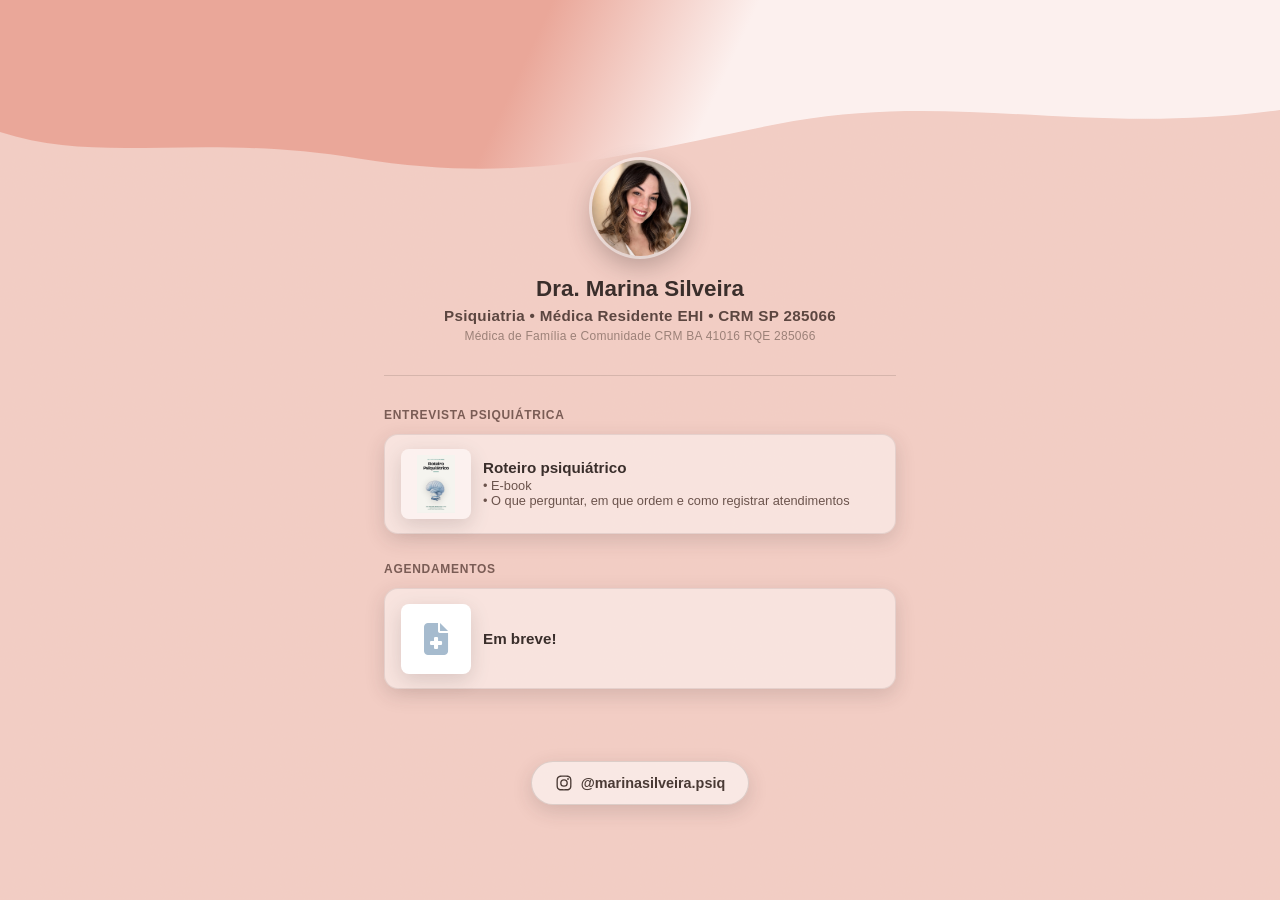
==== index.html @ c120f3c5 "feat: final version" ====
<!DOCTYPE html>
<html lang="pt-BR">
<head>
    <meta charset="UTF-8">
    <meta name="viewport" content="width=device-width, initial-scale=1.0">
    <meta name="theme-color" content="#F2CCC3">
    <meta name="description" content="Marina Araújo Silveira — Médica.">
    <link rel="stylesheet" href="https://cdnjs.cloudflare.com/ajax/libs/font-awesome/6.5.1/css/all.min.css">
    <title>Dra. Marina</title>
    <link href="marina.css" rel="stylesheet">
</head>
<body>

    <svg width="0" height="0" style="position:absolute">
        <defs>
            <clipPath id="waveClip" clipPathUnits="objectBoundingBox">
                <path d="M0,0 L1,0 L1,0.5 
                        C0.85,0.62 0.75,0.42 0.62,0.55 
                        C0.5,0.68 0.42,0.85 0.28,0.72 
                        C0.15,0.6 0.08,0.75 0,0.6 
                        L0,0 Z"/>
            </clipPath>
        </defs>
    </svg>

    <div class="hero"></div>

    <main class="container">

        <header class="perfil">
            <img class="avatar" src="storage/ma4.jpeg" alt="Foto de Marina Araújo Silveira">
            <h1 class="nome"> Dra. Marina Silveira</h1>
            <p class="credencial-primaria">Psiquiatria • Médica Residente EHI • CRM SP 285066</p>
            <p class="credencial-secundaria">Médica de Família e Comunidade CRM BA 41016 RQE 285066</p>
        </header>

        <hr class="divisor">

        <section class="secao">
            <h2 class="secao-titulo">Entrevista psiquiátrica</h2>
            <a class="card-link" href="marina2.html">
                <img class="card-icone" src="storage/book.jpeg" alt="">
                <div class="card-texto">
                    <span class="card-titulo">Roteiro psiquiátrico</span>
                    <span class="card-descricao">• E-book<br> 
                                                 • O que perguntar, em que ordem e como registrar atendimentos
                    </span>
                </div>
            </a>
        </section>

        <section class="secao">
            <h2 class="secao-titulo">Agendamentos</h2>
            <a class="card-link" href="">
                <span class="card-icone-wrap">
                    <i class="fa-solid fa-file-medical" style="color: rgb(166, 187, 206);"></i>
                </span>
                <div class="card-texto">
                    <span class="card-titulo">Em breve!</span>
                </div>
            </a>
        </section>

        <footer class="rodape">
           <a class="social" href="https://instagram.com/marinasilveira.psiq" target="_blank" rel="noopener">
            @marinasilveira.psiq
            </a>
        </footer>

    </main>

</body>
</html>
---- marina.css ----
* {
    margin: 0;
    padding: 0;
    box-sizing: border-box;
}

body {
    position: relative;
    min-height: 100vh;
    background-color: #F2CCC3;
    overflow-x: hidden;
    font-family: -apple-system, BlinkMacSystemFont, "Segoe UI", Roboto, Helvetica, Arial, sans-serif;
    color: #3A2E2B;
}

/* ---------- fundo: cor sólida + gradiente radial + grain sutil ---------- */

body::before {
    content: "";
    position: fixed;
    inset: 0;

    background-color: #F2CCC3;
    background-image:
        radial-gradient(
            ellipse at 50% 0%,
            rgba(255, 255, 255, 0.06) 0%,
            rgba(255, 255, 255, 0) 60%
        ),
        url("storage/brack2.jpg");

    background-repeat: no-repeat, repeat;
    background-size: 100% 100%, 120px 120px;
    background-blend-mode: normal, overlay;

    opacity: 0.06;
    pointer-events: none;
    z-index: -1;
}

/* ---------- layout geral ---------- */

.container {
    max-width: 560px;
    margin: 0 auto;
    padding: 0 1.5rem 4rem;  /* era 3rem 1.5rem 4rem */
}

/* ---------- cabeçalho / perfil ---------- */

.hero {
    height: 220px;
    background: linear-gradient(
        115deg,
        #EAA799 0%,
        #EAA799 40%,
        #FCF0EE 55%,
        #FCF0EE 100%
    );
    clip-path: url(#waveClip);
}

.perfil {
    text-align: center;
    margin-bottom: 2rem;
}

.avatar {
    width: 96px;
    height: 96px;
    border-radius: 50%;
    object-fit: cover;
    margin-top: -60px;
    margin-bottom: 1rem;
    position: relative;
    z-index: 2;
    box-shadow:
        0 0 0 3px rgba(255, 255, 255, 0.5),
        0 10px 26px rgba(58, 46, 43, 0.32);
}
.nome {
    font-size: 1.4rem;
    font-weight: 600;
    margin-bottom: 0.3rem;
}

.credencial-primaria {
    font-size: 0.95rem;
    font-weight: 600;
    letter-spacing: 0.02em;
    color: #5C4640;
    margin-bottom: 0.3rem;
}

.credencial-secundaria {
    font-size: 0.75rem;
    font-weight: 400;
    letter-spacing: 0.02em;
    color: #9C8178;
    margin-bottom: 0.5rem;
}

.subtitulo {
    font-size: 0.95rem;
    color: #5C4640;
    margin-bottom: 1rem;
}

.bio {
    font-size: 0.9rem;
    line-height: 1.6;
    color: #4A3A35;
    max-width: 420px;
    margin: 0 auto;
}

/* ---------- divisor ---------- */

.divisor {
    border: none;
    border-top: 1px solid rgba(58, 46, 43, 0.15);
    margin: 2rem 0;
}

/* ---------- seções e cards de link ---------- */

.secao {
    margin-bottom: 1.75rem;
}

.secao-titulo {
    font-size: 0.75rem;
    font-weight: 600;
    letter-spacing: 0.06em;
    text-transform: uppercase;
    color: #7A5C55;
    margin-bottom: 0.75rem;
}

.card-link {
    display: flex;
    align-items: center;
    gap: 12px;
    background: rgba(255, 255, 255, 0.45);
    border: 1px solid rgba(58, 46, 43, 0.1);
    border-radius: 14px;
    padding: 0.9rem 1rem;
    text-decoration: none;
    color: inherit;
    box-shadow: 0 6px 20px rgba(58, 46, 43, 0.16);
    transition: background 0.15s ease, transform 0.1s ease, box-shadow 0.15s ease;
}

.card-link:hover {
    background: rgba(255, 255, 255, 0.65);
    transform: translateY(-2px);
    box-shadow: 0 10px 28px rgba(58, 46, 43, 0.24);
}

.card-icone {
    width: 70px;
    height: 70px;
    border-radius: 8px;
    object-fit: contain;
    background: rgba(255, 255, 255, 0.5);
    padding: 6px;
    flex-shrink: 0;
    box-shadow: 0 6px 20px rgba(58, 46, 43, 0.16);
    transition: background 0.15s ease, transform 0.1s ease, box-shadow 0.15s ease;
}

.card-icone-wrap {
    display: flex;
    align-items: center;
    justify-content: center;
    width: 70px;
    height: 70px;
    border-radius: 8px;
    background: white;
    flex-shrink: 0;
    box-shadow: 0 6px 20px rgba(58, 46, 43, 0.16);
}

.card-icone-wrap i {
    font-size: 2rem;
    color: #F5F4EF;
}
.card-texto {
    display: flex;
    flex-direction: column;
    gap: 2px;
}

.card-titulo {
    font-size: 0.95rem;
    font-weight: 600;
}

.card-descricao {
    font-size: 0.8rem;
    color: #6B534C;
}

/* ---------- rede social ---------- */

.social {
    display: inline-flex;
    align-items: center;
    gap: 8px;
    margin: 2rem auto 0;
    width: fit-content;

    background: rgba(255, 255, 255, 0.55);
    border: 1px solid rgba(58, 46, 43, 0.15);
    border-radius: 999px;
    padding: 0.6rem 1.4rem;

    font-size: 0.9rem;
    font-weight: 600;
    color: #4A3A35;
    text-decoration: none;

    box-shadow: 0 6px 20px rgba(58, 46, 43, 0.16);
    transition: background 0.15s ease, transform 0.1s ease, box-shadow 0.15s ease;
}

.social::before {
    content: "";
    width: 18px;
    height: 18px;
    flex-shrink: 0;
    background-color: #4A3A35;
    -webkit-mask-image: url("data:image/svg+xml,%3Csvg xmlns='http://www.w3.org/2000/svg' viewBox='0 0 24 24'%3E%3Cpath d='M12 2c-2.72 0-3.06.01-4.12.06-1.06.05-1.79.22-2.43.47-.66.26-1.22.6-1.77 1.15S2.79 4.73 2.53 5.39c-.25.64-.42 1.37-.47 2.43C2.01 8.88 2 9.22 2 11.94v.12c0 2.72.01 3.06.06 4.12.05 1.06.22 1.79.47 2.43.26.66.6 1.22 1.15 1.77s1.11.89 1.77 1.15c.64.25 1.37.42 2.43.47 1.06.05 1.4.06 4.12.06s3.06-.01 4.12-.06c1.06-.05 1.79-.22 2.43-.47.66-.26 1.22-.6 1.77-1.15s.89-1.11 1.15-1.77c.25-.64.42-1.37.47-2.43.05-1.06.06-1.4.06-4.12s-.01-3.06-.06-4.12c-.05-1.06-.22-1.79-.47-2.43a4.9 4.9 0 0 0-1.15-1.77 4.9 4.9 0 0 0-1.77-1.15c-.64-.25-1.37-.42-2.43-.47C15.06 2.01 14.72 2 12 2zm0 1.8c2.67 0 2.99.01 4.04.06.98.04 1.5.21 1.86.35.47.18.8.4 1.15.75.35.35.57.68.75 1.15.14.36.31.88.35 1.86.05 1.05.06 1.37.06 4.04s-.01 2.99-.06 4.04c-.04.98-.21 1.5-.35 1.86-.18.47-.4.8-.75 1.15-.35.35-.68.57-1.15.75-.36.14-.88.31-1.86.35-1.05.05-1.37.06-4.04.06s-2.99-.01-4.04-.06c-.98-.04-1.5-.21-1.86-.35a3.1 3.1 0 0 1-1.15-.75 3.1 3.1 0 0 1-.75-1.15c-.14-.36-.31-.88-.35-1.86-.05-1.05-.06-1.37-.06-4.04s.01-2.99.06-4.04c.04-.98.21-1.5.35-1.86.18-.47.4-.8.75-1.15.35-.35.68-.57 1.15-.75.36-.14.88-.31 1.86-.35 1.05-.05 1.37-.06 4.04-.06zm0 3.06a5.14 5.14 0 1 0 0 10.28 5.14 5.14 0 0 0 0-10.28zm0 8.48a3.34 3.34 0 1 1 0-6.68 3.34 3.34 0 0 1 0 6.68zm6.54-8.68a1.2 1.2 0 1 1-2.4 0 1.2 1.2 0 0 1 2.4 0z'/%3E%3C/svg%3E");
    mask-image: url("data:image/svg+xml,%3Csvg xmlns='http://www.w3.org/2000/svg' viewBox='0 0 24 24'%3E%3Cpath d='M12 2c-2.72 0-3.06.01-4.12.06-1.06.05-1.79.22-2.43.47-.66.26-1.22.6-1.77 1.15S2.79 4.73 2.53 5.39c-.25.64-.42 1.37-.47 2.43C2.01 8.88 2 9.22 2 11.94v.12c0 2.72.01 3.06.06 4.12.05 1.06.22 1.79.47 2.43.26.66.6 1.22 1.15 1.77s1.11.89 1.77 1.15c.64.25 1.37.42 2.43.47 1.06.05 1.4.06 4.12.06s3.06-.01 4.12-.06c1.06-.05 1.79-.22 2.43-.47.66-.26 1.22-.6 1.77-1.15s.89-1.11 1.15-1.77c.25-.64.42-1.37.47-2.43.05-1.06.06-1.4.06-4.12s-.01-3.06-.06-4.12c-.05-1.06-.22-1.79-.47-2.43a4.9 4.9 0 0 0-1.15-1.77 4.9 4.9 0 0 0-1.77-1.15c-.64-.25-1.37-.42-2.43-.47C15.06 2.01 14.72 2 12 2zm0 1.8c2.67 0 2.99.01 4.04.06.98.04 1.5.21 1.86.35.47.18.8.4 1.15.75.35.35.57.68.75 1.15.14.36.31.88.35 1.86.05 1.05.06 1.37.06 4.04s-.01 2.99-.06 4.04c-.04.98-.21 1.5-.35 1.86-.18.47-.4.8-.75 1.15-.35.35-.68.57-1.15.75-.36.14-.88.31-1.86.35-1.05.05-1.37.06-4.04.06s-2.99-.01-4.04-.06c-.98-.04-1.5-.21-1.86-.35a3.1 3.1 0 0 1-1.15-.75 3.1 3.1 0 0 1-.75-1.15c-.14-.36-.31-.88-.35-1.86-.05-1.05-.06-1.37-.06-4.04s.01-2.99.06-4.04c.04-.98.21-1.5.35-1.86.18-.47.4-.8.75-1.15.35-.35.68-.57 1.15-.75.36-.14.88-.31 1.86-.35 1.05-.05 1.37-.06 4.04-.06zm0 3.06a5.14 5.14 0 1 0 0 10.28 5.14 5.14 0 0 0 0-10.28zm0 8.48a3.34 3.34 0 1 1 0-6.68 3.34 3.34 0 0 1 0 6.68zm6.54-8.68a1.2 1.2 0 1 1-2.4 0 1.2 1.2 0 0 1 2.4 0z'/%3E%3C/svg%3E");
    mask-size: contain;
    -webkit-mask-size: contain;
    mask-repeat: no-repeat;
    -webkit-mask-repeat: no-repeat;
}

.social:hover {
    background: rgba(255, 255, 255, 0.8);
    transform: translateY(-1px);
    box-shadow: 0 10px 28px rgba(58, 46, 43, 0.24);
}

/* ---------- rodapé ---------- */

.rodape {
    text-align: center;
    font-size: 0.75rem;
    line-height: 1.6;
    color: #7A5C55;
    margin-top: 2.5rem;
}

.rodape-nome {
    font-weight: 600;
    margin-bottom: 0.4rem;
    color: #5C4640;
}

.rodape-aviso {
    max-width: 400px;
    margin: 0 auto 1rem;
}

.rodape-links a {
    color: #7A5C55;
    text-decoration: none;
}

.rodape-links a:hover {
    text-decoration: underline;
}
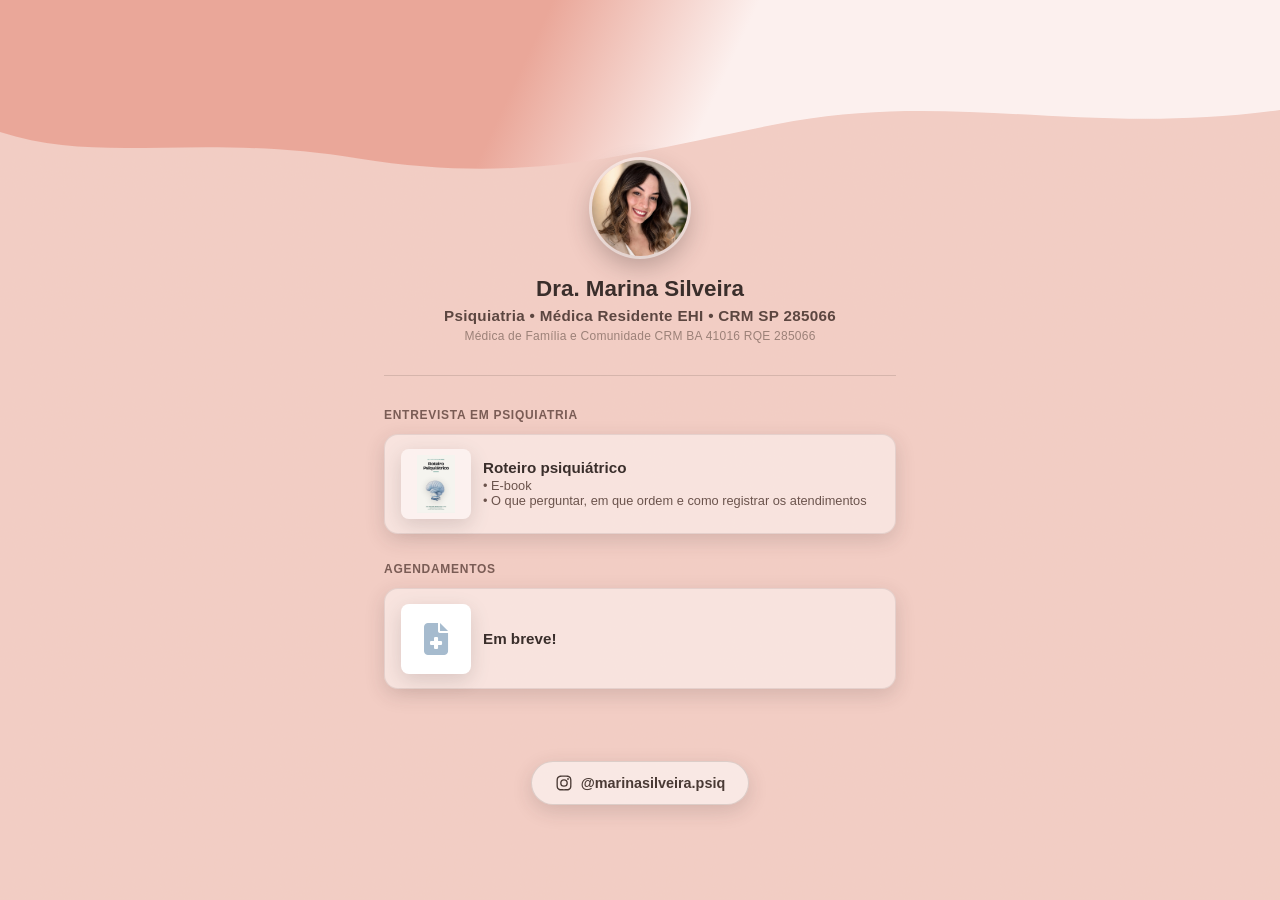
==== commit b59f96f4: "feat: third version" ====
--- a/index.html
+++ b/index.html
@@ -37,13 +37,13 @@
         <hr class="divisor">
 
         <section class="secao">
-            <h2 class="secao-titulo">Entrevista psiquiátrica</h2>
+            <h2 class="secao-titulo">Entrevista em psiquiatria</h2>
             <a class="card-link" href="marina2.html">
                 <img class="card-icone" src="storage/book.jpeg" alt="">
                 <div class="card-texto">
                     <span class="card-titulo">Roteiro psiquiátrico</span>
                     <span class="card-descricao">• E-book<br> 
-                                                 • O que perguntar, em que ordem e como registrar atendimentos
+                                                 • O que perguntar, em que ordem e como registrar os atendimentos
                     </span>
                 </div>
             </a>
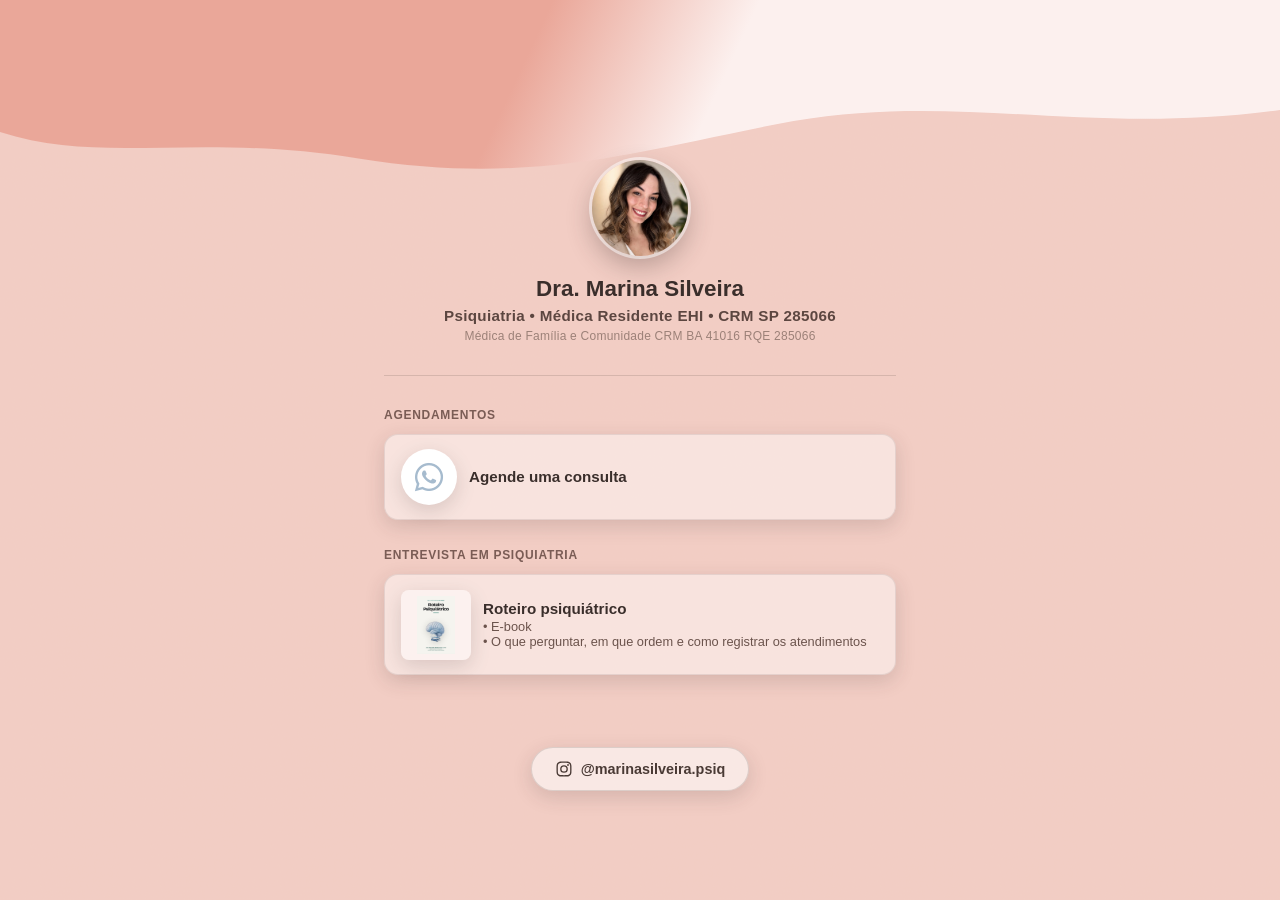
==== commit 5127237a: "feat:new version" ====
--- a/index.html
+++ b/index.html
@@ -37,26 +37,26 @@
         <hr class="divisor">
 
         <section class="secao">
+            <h2 class="secao-titulo">Agendamentos</h2>
+            <a class="card-link" href="https://wa.me/5511971151121?text=Ol%C3%A1!%20Eu%20quero%20agendar%20uma%20consulta." target="_blank" rel="noopener">
+                <span class="card-icone-wrap">
+                    <i class="fa-brands fa-whatsapp" style="color: rgb(166, 187, 206);"></i>
+                </span>
+                <div class="card-texto">
+                    <span class="card-titulo">Agende uma consulta</span>
+                </div>
+            </a>
+        </section>
+
+        <section class="secao">
             <h2 class="secao-titulo">Entrevista em psiquiatria</h2>
-            <a class="card-link" href="marina2.html">
+            <a class="card-link" href="roteiro.html">
                 <img class="card-icone" src="storage/book.jpeg" alt="">
                 <div class="card-texto">
                     <span class="card-titulo">Roteiro psiquiátrico</span>
                     <span class="card-descricao">• E-book<br> 
                                                  • O que perguntar, em que ordem e como registrar os atendimentos
                     </span>
-                </div>
-            </a>
-        </section>
-
-        <section class="secao">
-            <h2 class="secao-titulo">Agendamentos</h2>
-            <a class="card-link" href="">
-                <span class="card-icone-wrap">
-                    <i class="fa-solid fa-file-medical" style="color: rgb(166, 187, 206);"></i>
-                </span>
-                <div class="card-texto">
-                    <span class="card-titulo">Em breve!</span>
                 </div>
             </a>
         </section>
--- a/marina.css
+++ b/marina.css
@@ -173,14 +173,13 @@
     display: flex;
     align-items: center;
     justify-content: center;
-    width: 70px;
-    height: 70px;
-    border-radius: 8px;
+    width: 56px;
+    height: 56px;
+    border-radius: 50%;
     background: white;
     flex-shrink: 0;
     box-shadow: 0 6px 20px rgba(58, 46, 43, 0.16);
 }
-
 .card-icone-wrap i {
     font-size: 2rem;
     color: #F5F4EF;
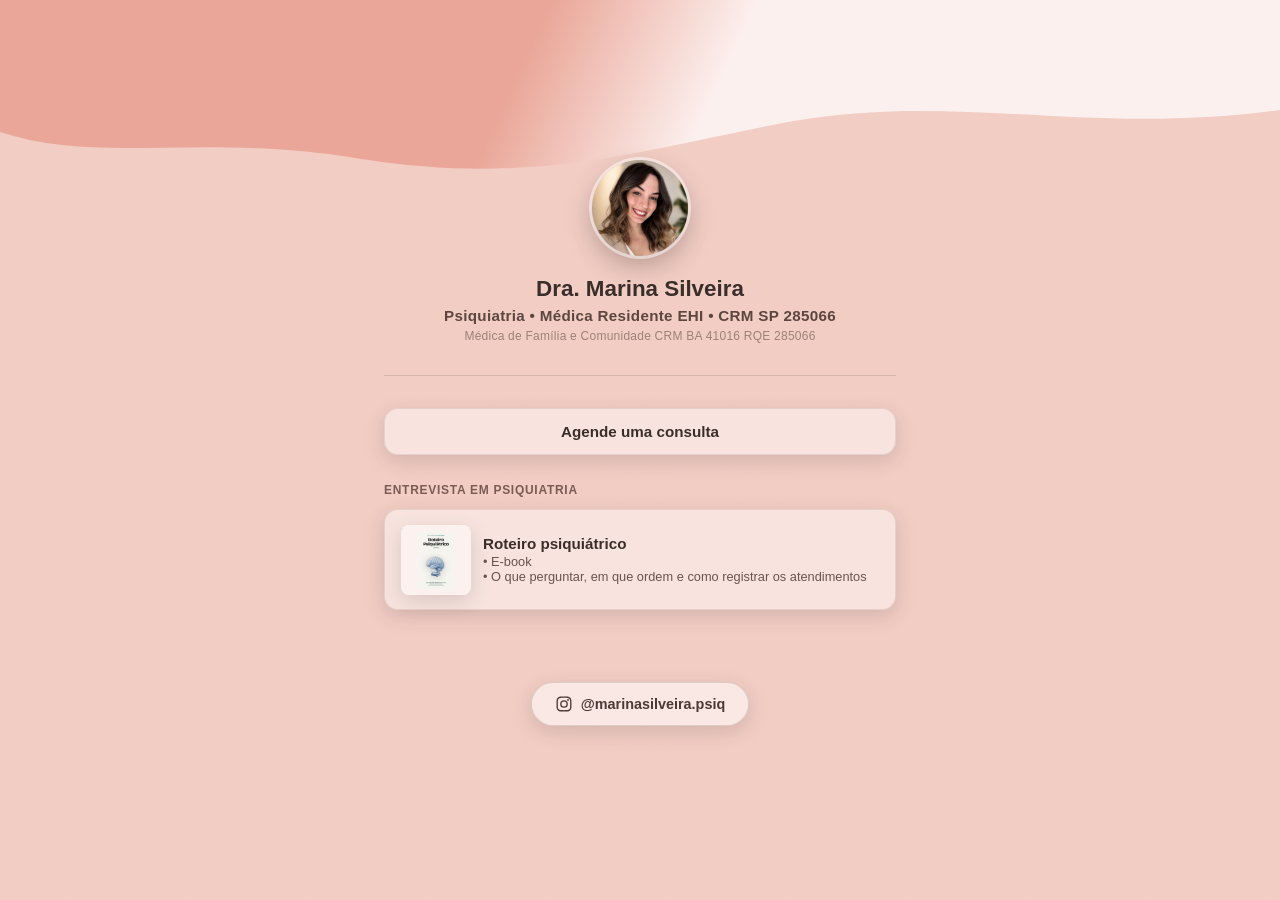
==== commit 8e01c37b: "new version" ====
--- a/index.html
+++ b/index.html
@@ -37,11 +37,7 @@
         <hr class="divisor">
 
         <section class="secao">
-            <h2 class="secao-titulo">Agendamentos</h2>
-            <a class="card-link" href="https://wa.me/5511971151121?text=Ol%C3%A1!%20Eu%20quero%20agendar%20uma%20consulta." target="_blank" rel="noopener">
-                <span class="card-icone-wrap">
-                    <i class="fa-brands fa-whatsapp" style="color: rgb(166, 187, 206);"></i>
-                </span>
+            <a class="card-link card-link-centro" href="https://wa.me/5511971151121?text=Ol%C3%A1!%20Gostaria%20de%20agendar%20uma%20consulta." target="_blank" rel="noopener">
                 <div class="card-texto">
                     <span class="card-titulo">Agende uma consulta</span>
                 </div>
--- a/marina.css
+++ b/marina.css
@@ -168,7 +168,10 @@
     box-shadow: 0 6px 20px rgba(58, 46, 43, 0.16);
     transition: background 0.15s ease, transform 0.1s ease, box-shadow 0.15s ease;
 }
-
+.card-link-centro {
+    justify-content: center;
+    text-align: center;
+}
 .card-icone-wrap {
     display: flex;
     align-items: center;
